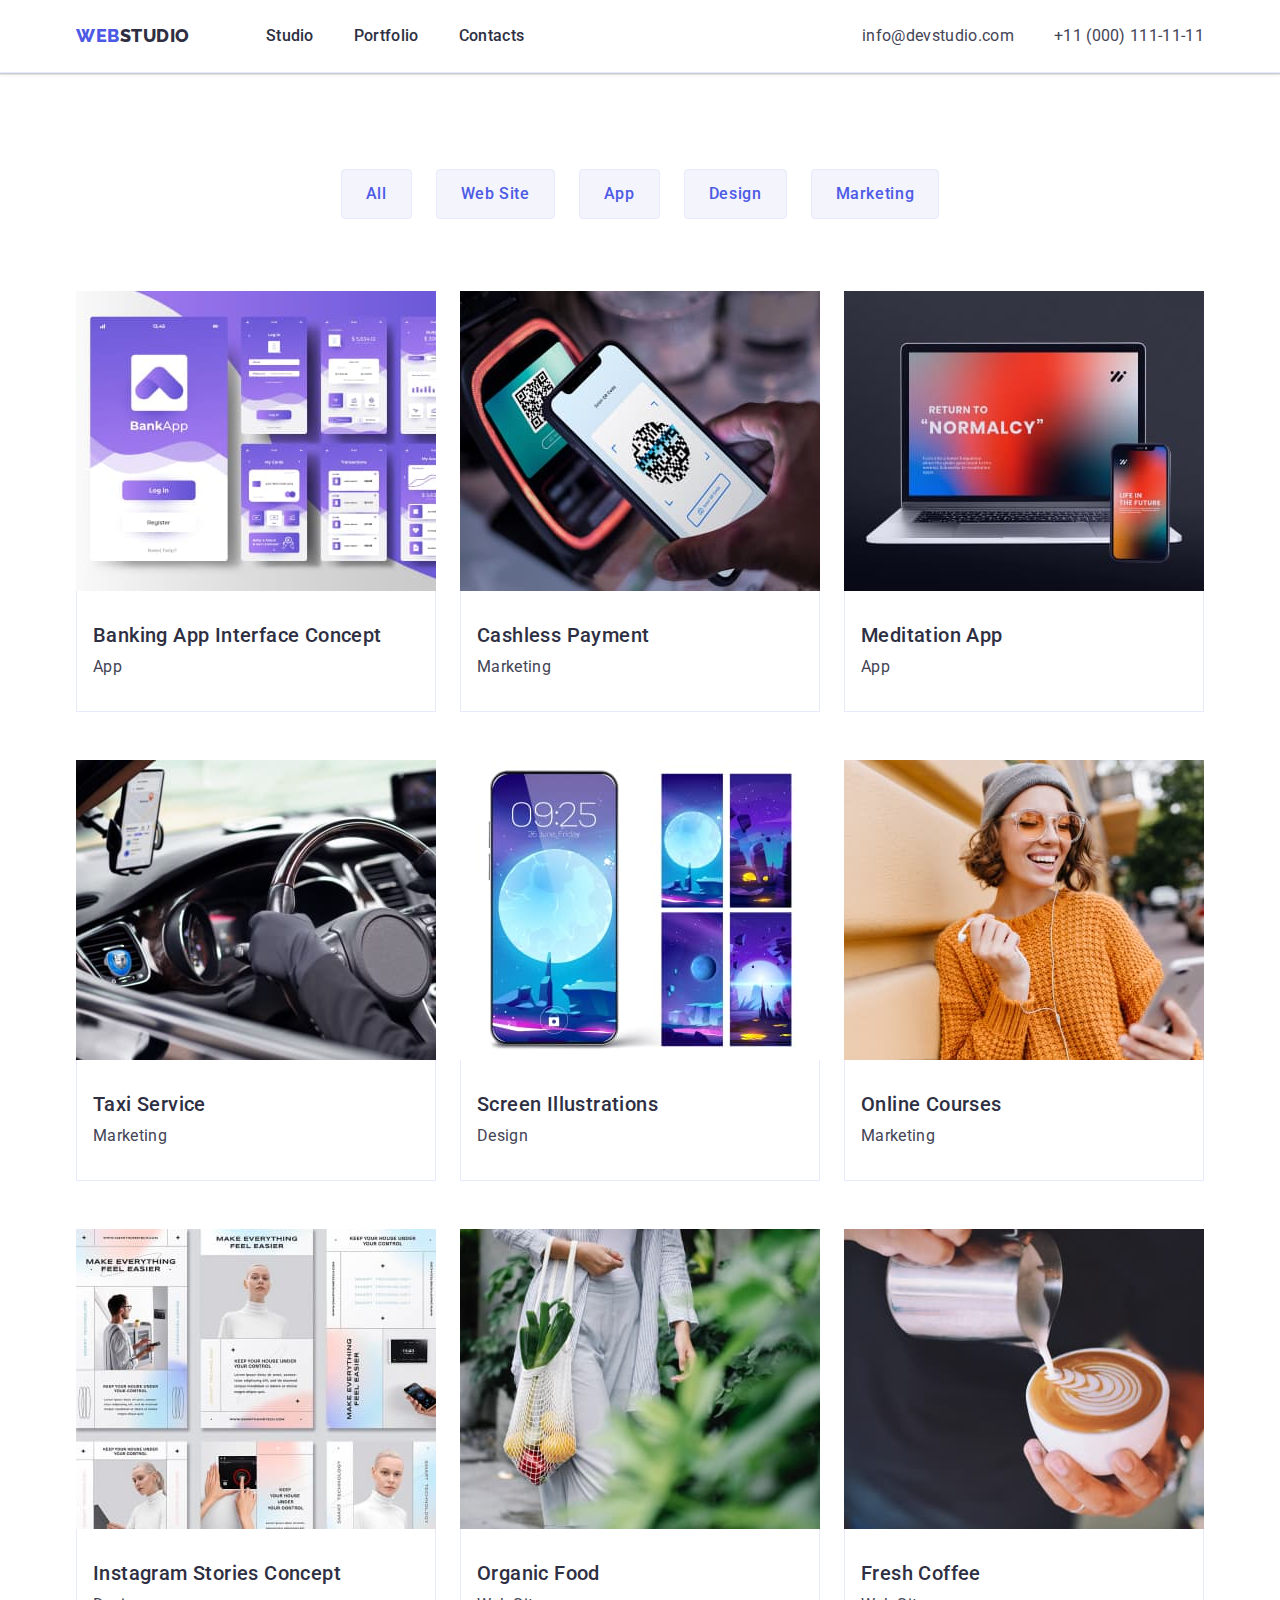
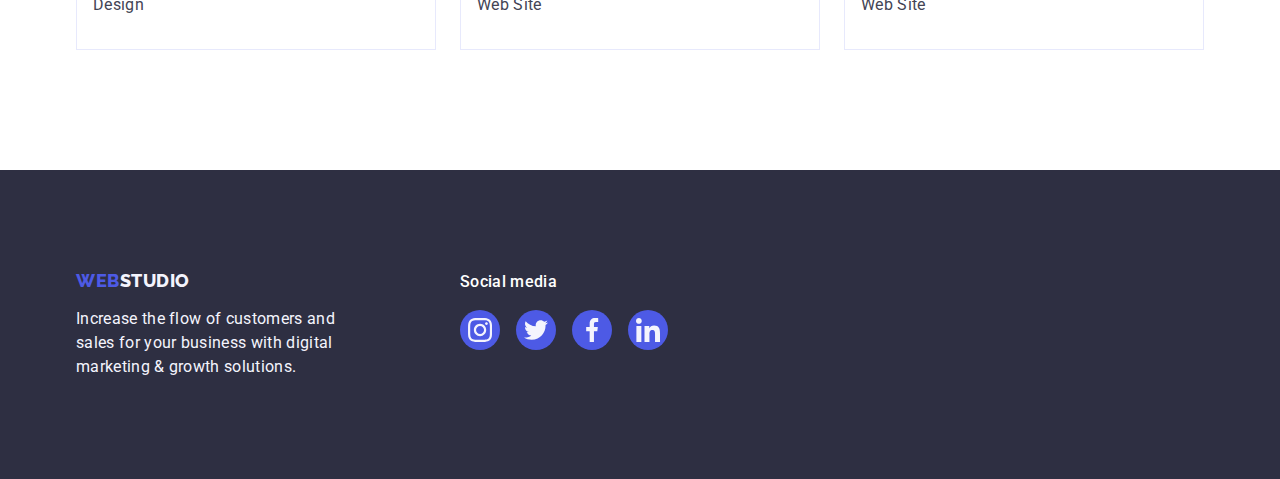
==== portfolio.html @ 81a7af19 "Initial commit" ====
<!DOCTYPE html>
<html lang="en">
  <head>
    <meta charset="UTF-8" />
    <meta http-equiv="X-UA-Compatible" content="IE=edge" />
    <meta name="viewport" content="width=device-width, initial-scale=1.0" />
    <title>WebStudio</title>
    <link rel="preconnect" href="https://fonts.googleapis.com" />
    <link rel="preconnect" href="https://fonts.gstatic.com" crossorigin />
    <link
      href="https://fonts.googleapis.com/css2?family=Raleway:wght@800&family=Roboto:wght@400;500;700;900&display=swap"
      rel="stylesheet"
    />
    <link
      rel="stylesheet"
      href="https://cdnjs.cloudflare.com/ajax/libs/modern-normalize/1.1.0/modern-normalize.min.css"
    />
    <link rel="stylesheet" href="./css/styles.css" />
  </head>
  <body>
    <!-- Header -->
    <header class="header">
      <div class="container header-container">
        <nav class="header-nav">
          <a class="logo link" href="./index.html">Web<span class="logo-part">Studio</span></a>
          <ul class="site-nav list">
            <li class="site-nav-item"><a class="link" href="./index.html">Studio</a></li>
            <li class="site-nav-item"><a class="link" href="./portfolio.html">Portfolio</a></li>
            <li class="site-nav-item"><a class="link" href="">Contacts</a></li>
          </ul>
        </nav>
        <address class="address">
          <ul class="list address-list">
            <li class="address-item">
              <a class="address-link link" href="mailto:info@devstudio.com">info@devstudio.com</a>
            </li>
            <li class="address-item">
              <a class="address-link link" href="tel:+110001111111">+11 (000) 111-11-11</a>
            </li>
          </ul>
        </address>
      </div>
    </header>
    <main>
      <section class="section-portfolio">
        <div class="container">
        <h1 class="visually-hidden">Portfolio</h1>
        <ul class="button-list list">
          <li class="button-item"><button type="button" class="btn">All</button></li>
          <li class="button-item"><button type="button" class="btn">Web Site</button></li>
          <li class="button-item"><button type="button" class="btn">App</button></li>
          <li class="button-item"><button type="button" class="btn">Design</button></li>
          <li class="button-item"><button type="button" class="btn">Marketing</button></li>
        </ul>
        <ul class="portfolio-list list">
          <li class="portfolio-item">
            <a href="" class="link portfolio-link">
              <img
                src="./images/projects/project-card-1.jpg"
                alt="Banking App Interface Concept"
                width="360"
                height="300"
              />
              <div class="card-content-wrap">
              <h2 class="card-title">Banking App Interface Concept</h2>
              <p class="text">App</p>
              </div>
            </a>
          </li>
          <li class="portfolio-item">
            <a href="" class="link portfolio-link"
              ><img
                src="./images/projects/project-card-2.jpg"
                alt="Reading a qr code with smartphone"
                width="360"
                height="300"
              />
              <div class="card-content-wrap">
                <h2 class="card-title">Cashless Payment</h2>
                <p class="text">Marketing</p>
              </div>
            </a>
          </li>
          <li class="portfolio-item">
            <a href="" class="link portfolio-link"
              ><img
                src="./images/projects/project-card-3.jpg"
                alt="Aplication on the screen of laptop and smartphone"
                width="360"
                height="300"
              />
              <div class="card-content-wrap">
              <h2 class="card-title">Meditation App</h2>
              <p class="text">App</p>
              </div>
            </a>
          </li>
          <li class="portfolio-item">
            <a href="" class="link portfolio-link"
              ><img
                src="./images/projects/project-card-4.jpg"
                alt="Driver driving a car"
                width="360"
                height="300"
              />
            <div class="card-content-wrap">
              <h2 class="card-title">Taxi Service</h2>
              <p class="text">Marketing</p>
            </div>
            </a>
          </li>
          <li class="portfolio-item" >
            <a href="" class="link portfolio-link"
              ><img
                src="./images/projects/project-card-5.jpg"
                alt="Screen Illustrations for smartphone"
                width="360"
                height="300"
              />
              <div class="card-content-wrap">
              <h2 class="card-title">Screen Illustrations</h2>
              <p class="text">Design</p>
            </div>
            </a>
          </li>
          <li class="portfolio-item">
            <a href="" class="link portfolio-link"
              ><img
                src="./images/projects/project-card-6.jpg"
                alt="Girl with headphones"
                width="360"
                height="300"
              />
              <div class="card-content-wrap">
              <h2 class="card-title">Online Courses</h2>
              <p class="text">Marketing</p>
            </div>
            </a>
          </li>
          <li class="portfolio-item" >
            <a href="" class="link portfolio-link"
              ><img
                src="./images/projects/project-card-7.jpg"
                alt="Instagram Stories Concept Illustrations"
                width="360"
                height="300"
              />
              <div class="card-content-wrap">
              <h2 class="card-title">Instagram Stories Concept</h2>
              <p class="text">Design</p>
            </div>
            </a>
          </li>
          <li class="portfolio-item">
            <a href="" class="link portfolio-link"
              ><img
                src="./images/projects/project-card-8.jpg"
                alt="Woman carrying food in a bag"
                width="360"
                height="300"
              />
              <div class="card-content-wrap">
              <h2 class="card-title">Organic Food</h2>
              <p class="text">Web Site</p>
            </div>
            </a>
          </li>
          <li class="portfolio-item" >
            <a href="" class="link portfolio-link"
              ><img
                src="./images/projects/project-card-9.jpg"
                alt="Milk is poured into a cup of coffee"
                width="360"
                height="300"
              />
              <div class="card-content-wrap">
              <h2 class="card-title">Fresh Coffee</h2>
              <p class="text">Web Site</p>
            </div>
            </a>
          </li>
        </ul>
      </div>
      </section>
    </main>
    <!-- footer -->
    <footer class="footer">
      <div class="container footer-container">
        <div class="logo-wrap">
        <a class="logo link" href="./index.html">Web<span class="logo-part">Studio</span></a>
        <p class="text">
          Increase the flow of customers and sales for your business with digital marketing & growth
          solutions.
        </p>
      </div>
      
        <div class="social-list-wrap">
          <p class="social-title">Social media</p>
          <ul class="social-list list">
            <li class="social-list-item">
              <a href="" class="social-list-link">
                <svg class="social-list-icon" width="24" height="24">
                  <use href="./images/icon.svg#icon-instagram"></use>
                </svg>
              </a>
            </li>
            <li class="social-list-item">
              <a href="" class="social-list-link">
                <svg class="social-list-icon" width="24" height="24">
                  <use href="./images/icon.svg#icon-twitter"></use>
                </svg>
              </a>
            </li>
            <li class="social-list-item">
              <a href="" class="social-list-link">
                <svg class="social-list-icon" width="24" height="24">
                  <use href="./images/icon.svg#icon-facebook"></use>
                </svg>
              </a>
            </li>
            <li class="social-list-item">
              <a href="" class="social-list-link">
                <svg class="social-list-icon" width="24" height="24">
                  <use href="./images/icon.svg#icon-linkedin"></use>
                </svg>
              </a>
            </li>
          </ul>
        </div>
      </div>
    </footer>
  </body>
</html>
---- css/styles.css ----
:root {
  --primary-text-color: #434455;
  --title-text-color: #2e2f42;
  --accent-text-color: #404bbf;
  --logo-text-color: #4d5ae5;
  --primary-white-color: #ffffff;
  --footer-logo-part-color: #f4f4fd;
  --footer-social-link-color: #31d0aa;
}

h1,
h2,
h3,
p {
  margin-top: 0;
  margin-bottom: 0;
}

ul {
  margin-top: 0;
  margin-bottom: 0;
  padding-left: 0;
}
img {
  display: block;
  max-width: 100%;
  height: auto;
}

.visually-hidden {
  position: absolute;
  width: 1px;
  height: 1px;
  margin: -1px;
  border: 0;
  padding: 0;
  white-space: nowrap;
  clip-path: inset(100%);
  clip: rect(0 0 0 0);
  overflow: hidden;
}

.header {
  border-bottom: 1px solid #e7e9fc;
  box-shadow: 0px 2px 1px rgba(46, 47, 66, 0.08), 0px 1px 1px rgba(46, 47, 66, 0.16),
    0px 1px 6px rgba(46, 47, 66, 0.08);
}
.container {
  width: 1158px;
  margin-left: auto;
  margin-right: auto;
  padding: 0 15px;
}
.header-container {
  display: flex;
  justify-content: space-between;
  align-items: center;
}
body {
  font-family: 'Roboto', sans-serif;
  color: var(--primary-text-color);
  background-color: var(--primary-white-color);
}

.list {
  list-style: none;
}

.link {
  text-decoration: none;
}

/* Logo */

.logo {
  font-family: 'Raleway', sans-serif;
  font-weight: 800;
  font-size: 18px;
  line-height: 1.17;
  letter-spacing: 0.03em;
  text-transform: uppercase;
  color: var(--logo-text-color);
  margin-right: 76px;
  align-items: center;
}

.logo-part {
  color: var(--title-text-color);
}

.header-nav {
  display: flex;
  align-items: center;
  margin-right: auto;
}

/* Site-nav */

.site-nav {
  display: flex;
  align-items: center;
  gap: 40px;
}
.site-nav .link {
  font-weight: 500;
  font-size: 16px;
  line-height: calc(24 / 16);
  letter-spacing: 0.02em;
  color: var(--title-text-color);
}

.site-nav-item {
  padding: 24px 0;
}

.site-nav .link:hover,
.site-nav .link:focus {
  color: var(--accent-text-color);
}

.site-nav-item > .link {
  padding: 24px 0;
}

.address {
  font-style: normal;
}

.address-list {
  display: flex;
  align-items: center;
  gap: 40px;
}

.address-link {
  font-weight: 400;
  font-size: 16px;
  line-height: calc(24 / 16);
  letter-spacing: 0.02em;
  color: var(--primary-text-color);
}

.address-link:hover,
.address-link:focus {
  color: var(--accent-text-color);
}

/* Hero */

.hero {
  background-color: var(--title-text-color);
  padding: 188px 0;
  background-image: linear-gradient(rgba(46, 47, 66, 0.7), rgba(46, 47, 66, 0.7)),
    url(../images/people-office-1.jpg);
  max-width: 1440px;
  margin: 0 auto;
  background-repeat: no-repeat;
  background-position: center;
  background-size: cover;
}

.hero-title {
  font-weight: 700;
  font-size: 56px;
  line-height: 1.07;
  text-align: center;
  letter-spacing: 0.02em;
  color: var(--primary-white-color);
  margin: 0 auto 48px;
  max-width: 496px;
  height: 120px;
}

.hero-container {
  display: flex;
  flex-direction: column;
  align-items: center;
}

.button {
  font-family: inherit;
  font-weight: 500;
  font-size: 16px;
  line-height: calc(24 / 16);
  letter-spacing: 0.04em;
  color: var(--primary-white-color);
  background-color: var(--logo-text-color);
  cursor: pointer;
  letter-spacing: 0.02em;
  padding: 16px 32px;
  box-shadow: 0px 4px 4px rgba(0, 0, 0, 0.15);
  border-radius: 4px;
  min-width: 169px;
  height: 56px;
  border: none;
  margin: 0 auto;
}

.button:hover,
.button:focus {
  background-color: var(--accent-text-color);
}

.section {
  padding-top: 120px;
  padding-bottom: 120px;
}

/* Advantage */

.advantage-list {
  display: flex;
  gap: 24px;
}

.advantage-list .title {
  font-weight: 500;
  font-size: 20px;
  line-height: calc(24 / 20);
  letter-spacing: 0.02em;
  color: var(--title-text-color);
  margin-bottom: 8px;
}

.advantage-list > .advantage-item {
  flex-basis: calc((100% - 3 * 24px) / 4);
  justify-content: center;
  display: flex;
  flex-direction: column;
}

.advantage-list .text {
  font-size: 16px;
  line-height: calc(24 / 16);
  letter-spacing: 0.02em;
}

.advantage-icon-wrap {
  background-color: var(--footer-logo-part-color);
  border-radius: 4px;
  margin-bottom: 8px;
  display: flex;
  align-items: center;
  justify-content: center;
  height: 112px;
  width: 100%;
}

/* what are we doing */

.section-work {
  padding-top: 0;
}
.section-title {
  font-weight: 700;
  font-size: 36px;
  line-height: 1.1;
  text-align: center;
  letter-spacing: 0.02em;
  text-transform: capitalize;
  color: var(--title-text-color);
  margin-bottom: 72px;
}

.list-work {
  display: flex;
  justify-content: space-between;
  margin-top: 72px;
  gap: 24px;
}

.work-item {
  width: calc((100% - 48) / 3);
}

/* Our team */

.section-team {
  background-color: var(--footer-logo-part-color);
}

.team-item {
  background-color: var(--primary-white-color);
  width: calc((100% - 72) / 4);
  box-shadow: 0px 1px 6px rgba(46, 47, 66, 0.08), 0px 1px 1px rgba(46, 47, 66, 0.16),
    0px 2px 1px rgba(46, 47, 66, 0.08);
  border-radius: 0px 0px 4px 4px;
}

.team-list .title {
  font-weight: 500;
  font-size: 20px;
  line-height: calc(24 / 20);
  letter-spacing: 0.02em;
  text-align: center;
  color: var(--title-text-color);
  margin-bottom: 8px;
}

.team-list .text {
  font-size: 16px;
  line-height: calc(24 / 16);
  letter-spacing: 0.02em;
  text-align: center;
  color: var(--primary-text-color);
  margin-bottom: 8px;
}

.team-list {
  display: flex;
  justify-content: space-between;
  gap: 24px;
}

.card-content-wrapper {
  box-shadow: 0px 1px 6px rgba(46, 47, 66, 0.08), 0px 1px 1px rgba(46, 47, 66, 0.16),
    0px 2px 1px rgba(46, 47, 66, 0.08);
  border-radius: 0px 0px 4px 4px;
  padding: 32px 0;
}

.social-list {
  display: flex;
  justify-content: center;
  gap: 24px;
}

.social-list-item {
  width: 40px;
  height: 40px;
}

.social-list-link {
  display: flex;
  justify-content: center;
  align-items: center;
  width: 100%;
  height: 100%;
  border-radius: 50%;
  background-color: var(--logo-text-color);
}

.social-list-link:hover,
.social-list-link:focus {
  background-color: var(--accent-text-color);
}

.social-list-icon {
  fill: var(--footer-logo-part-color);
}

/* Customers */

.customers-list {
  display: flex;
  justify-content: space-between;
  gap: 24px;
}

.customers-list-item {
  width: calc((100% - 120px) / 6);
  height: 88px;
}

.customers-list-link {
  width: 100%;
  height: 100%;
  border: 1px solid #8e8f99;
  border-radius: 4px;
  display: flex;
  justify-content: center;
  align-items: center;
  color: #afb1b8;
}

.customers-list-link:hover,
.customers-list-link:focus {
  color: var(--accent-text-color);
  border-color: var(--accent-text-color);
}

.customers-list-icon {
  fill: currentColor;
}

/* Footer */

.footer {
  background-color: var(--title-text-color);
  padding: 100px 0;
}

.footer .logo {
  display: inline-block;
  margin-bottom: 16px;
  margin-right: 0;
}

.footer .logo-part {
  color: var(--footer-logo-part-color);
}

.footer .text {
  font-size: 16px;
  line-height: calc(24 / 16);
  letter-spacing: 0.02em;
  color: var(--footer-logo-part-color);
  max-width: 264px;
}

.footer .social-title {
  font-weight: 500;
  font-size: 16px;
  line-height: calc(24 / 16);
  color: var(--primary-white-color);
  margin-bottom: 16px;
  letter-spacing: 0.02em;
}

.footer .social-list-link:hover,
.footer .social-list-link:focus {
  background-color: var(--footer-social-link-color);
}

.footer-container {
  display: flex;
  align-items: baseline;
  gap: 120px;
}

.footer .social-list {
  gap: 16px;
}

.logo-wrap {
  width: 264px;
}

.social-list-wrap {
  display: inline-flex;
  flex-direction: column;
  width: 208px;
  align-items: baseline;
}

/* Portfolio */

.button-list.list {
  display: flex;
  justify-content: center;
  gap: 24px;
  margin-bottom: 72px;
}

.btn {
  font-family: inherit;
  font-weight: 500;
  font-size: 16px;
  line-height: calc(24 / 16);
  letter-spacing: 0.04em;
  color: var(--logo-text-color);
  background-color: var(--footer-logo-part-color);
  cursor: pointer;
  border: 1px solid #e7e9fc;
  border-radius: 4px;
  padding: 12px 24px;
}

.btn:hover,
.btn:focus {
  color: var(--primary-white-color);
  background-color: var(--accent-text-color);
  box-shadow: 0px 3px 1px rgba(0, 0, 0, 0.1), 0px 2px 1px rgba(0, 0, 0, 0.08),
    0px 2px 2px rgba(0, 0, 0, 0.12);
  border-radius: 4px;
  border: 1px solid transparent;
}

.btn:active {
  color: var(--primary-white-color);
  background-color: var(--accent-text-color);
}

.section-portfolio {
  padding: 96px 0 120px 0;
}

.portfolio-list {
  display: flex;
  flex-wrap: wrap;
  column-gap: 24px;
  row-gap: 48px;
}

.portfolio-list > .portfolio-item {
  width: calc((100% - 48px) / 3);
}

.card-content-wrap {
  border: 1px solid #E7E9FC;
  border-top: none;
  padding: 32px 0 32px 16px;
}

.portfolio-link {
  display: block;
}

.portfolio-link:hover,
.portfolio-link:focus {
  box-shadow: 0px 1px 6px rgba(46, 47, 66, 0.08), 0px 1px 1px rgba(46, 47, 66, 0.16),
    0px 2px 1px rgba(46, 47, 66, 0.08);
}

.portfolio-list .card-title {
  font-weight: 500;
  font-size: 20px;
  line-height: 24px;
  letter-spacing: 0.02em;
  color: var(--title-text-color);
  margin-bottom: 8px;
}

.portfolio-list .text {
  font-size: 16px;
  line-height: calc(24 / 16);
  letter-spacing: 0.02em;
  color: var(--primary-text-color);
}
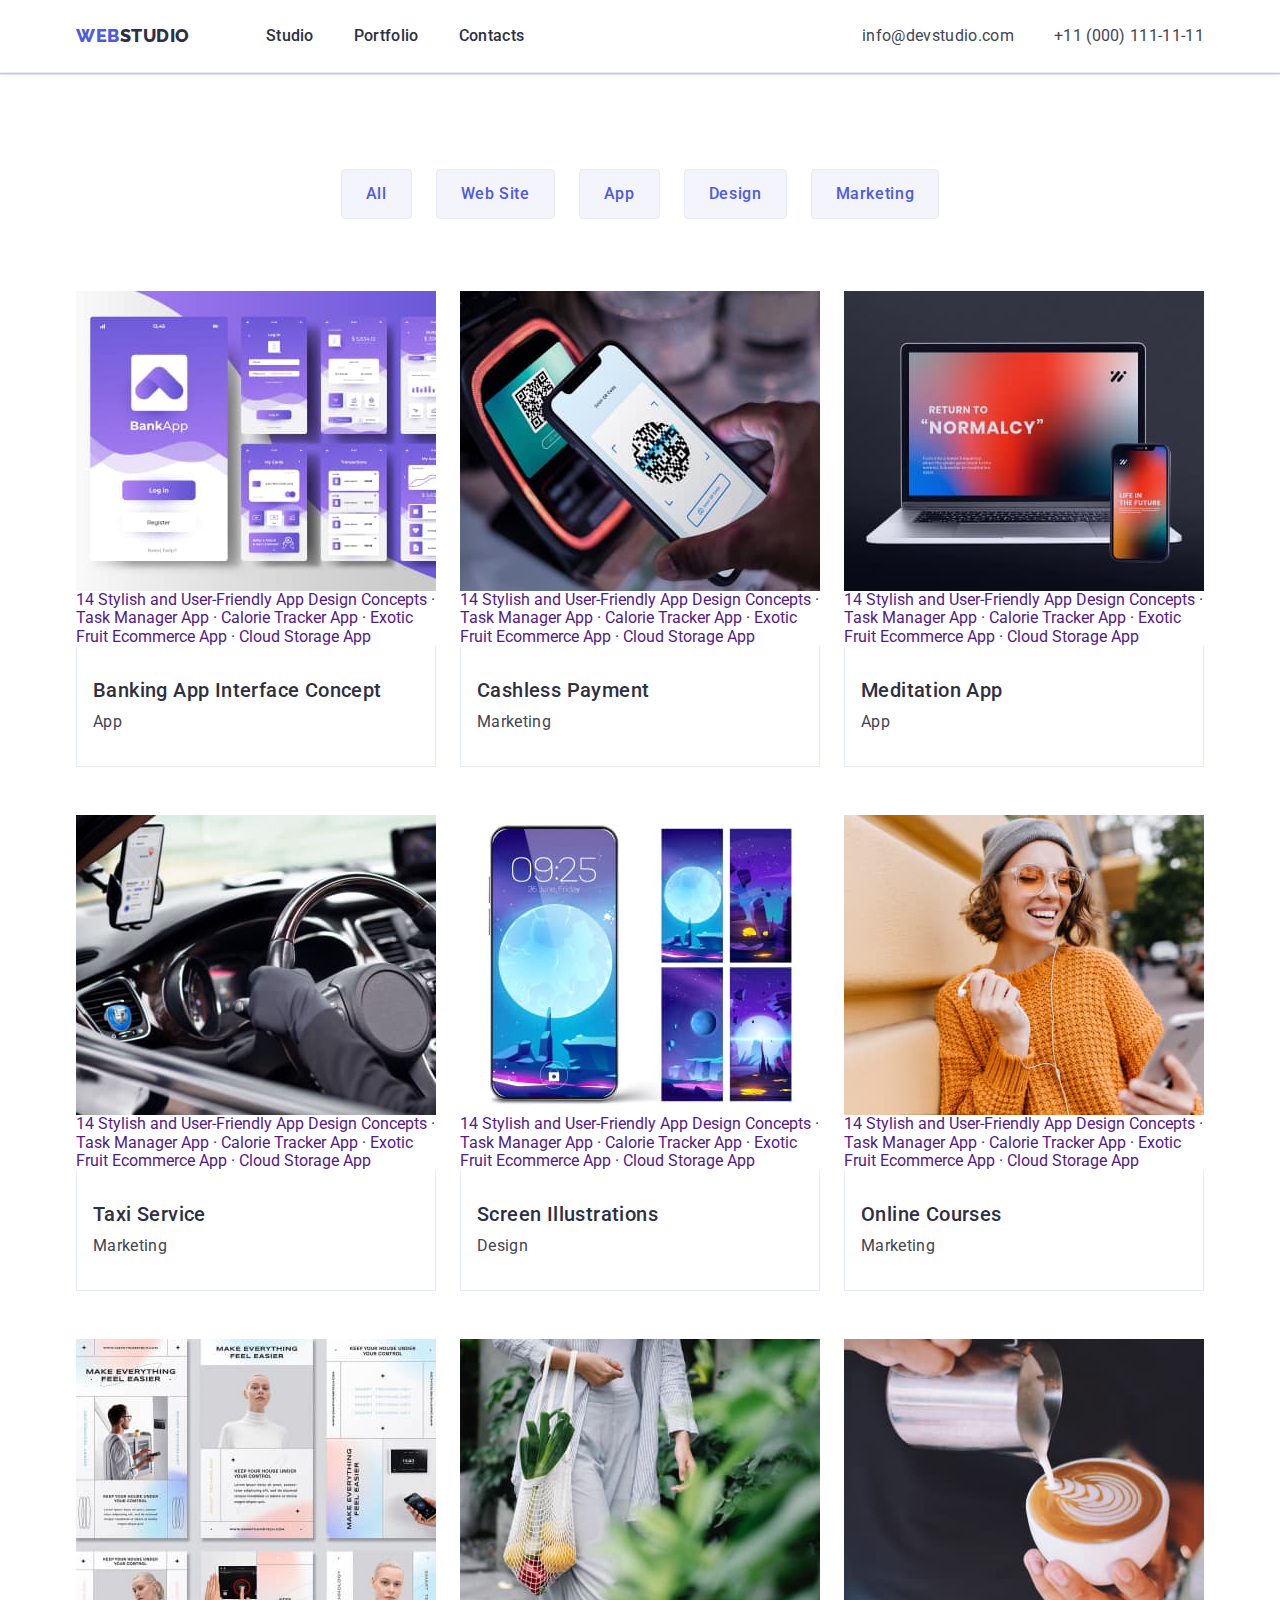
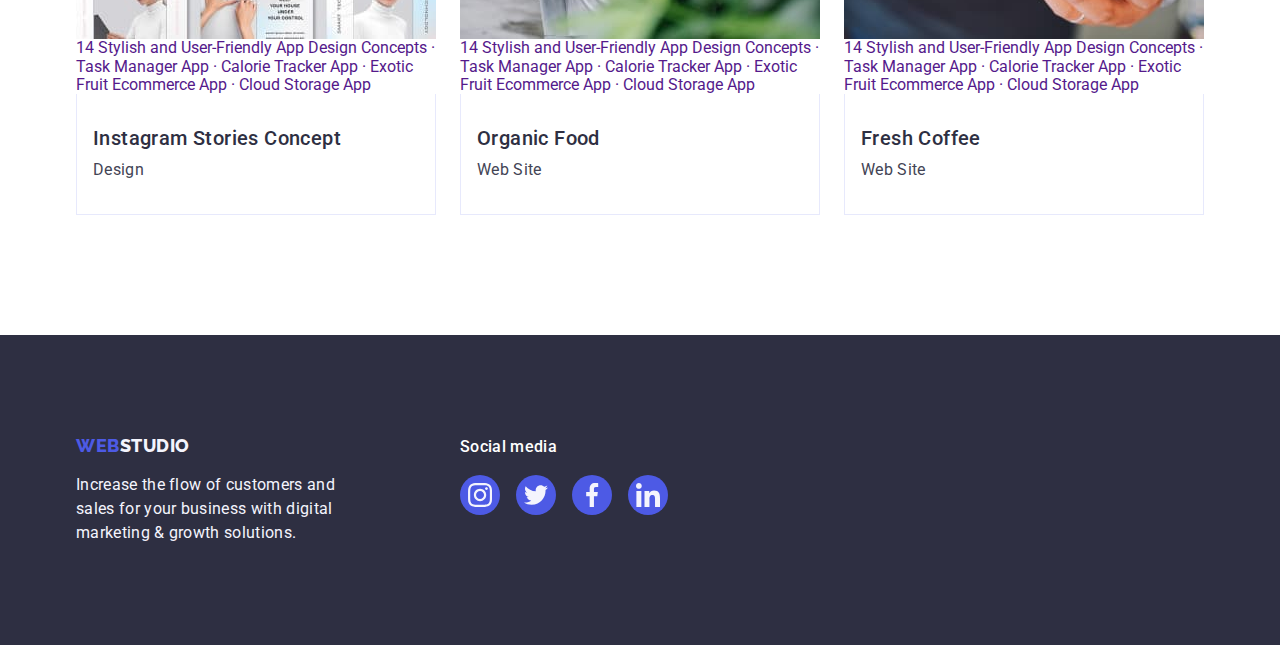
==== commit 5eb82a92: "Update portfolio.html" ====
--- a/portfolio.html
+++ b/portfolio.html
@@ -44,156 +44,218 @@
     <main>
       <section class="section-portfolio">
         <div class="container">
-        <h1 class="visually-hidden">Portfolio</h1>
-        <ul class="button-list list">
-          <li class="button-item"><button type="button" class="btn">All</button></li>
-          <li class="button-item"><button type="button" class="btn">Web Site</button></li>
-          <li class="button-item"><button type="button" class="btn">App</button></li>
-          <li class="button-item"><button type="button" class="btn">Design</button></li>
-          <li class="button-item"><button type="button" class="btn">Marketing</button></li>
-        </ul>
-        <ul class="portfolio-list list">
-          <li class="portfolio-item">
-            <a href="" class="link portfolio-link">
-              <img
-                src="./images/projects/project-card-1.jpg"
-                alt="Banking App Interface Concept"
-                width="360"
-                height="300"
-              />
-              <div class="card-content-wrap">
-              <h2 class="card-title">Banking App Interface Concept</h2>
-              <p class="text">App</p>
-              </div>
-            </a>
-          </li>
-          <li class="portfolio-item">
-            <a href="" class="link portfolio-link"
-              ><img
-                src="./images/projects/project-card-2.jpg"
-                alt="Reading a qr code with smartphone"
-                width="360"
-                height="300"
-              />
-              <div class="card-content-wrap">
-                <h2 class="card-title">Cashless Payment</h2>
-                <p class="text">Marketing</p>
-              </div>
-            </a>
-          </li>
-          <li class="portfolio-item">
-            <a href="" class="link portfolio-link"
-              ><img
-                src="./images/projects/project-card-3.jpg"
-                alt="Aplication on the screen of laptop and smartphone"
-                width="360"
-                height="300"
-              />
-              <div class="card-content-wrap">
-              <h2 class="card-title">Meditation App</h2>
-              <p class="text">App</p>
-              </div>
-            </a>
-          </li>
-          <li class="portfolio-item">
-            <a href="" class="link portfolio-link"
-              ><img
-                src="./images/projects/project-card-4.jpg"
-                alt="Driver driving a car"
-                width="360"
-                height="300"
-              />
-            <div class="card-content-wrap">
-              <h2 class="card-title">Taxi Service</h2>
-              <p class="text">Marketing</p>
-            </div>
-            </a>
-          </li>
-          <li class="portfolio-item" >
-            <a href="" class="link portfolio-link"
-              ><img
-                src="./images/projects/project-card-5.jpg"
-                alt="Screen Illustrations for smartphone"
-                width="360"
-                height="300"
-              />
-              <div class="card-content-wrap">
-              <h2 class="card-title">Screen Illustrations</h2>
-              <p class="text">Design</p>
-            </div>
-            </a>
-          </li>
-          <li class="portfolio-item">
-            <a href="" class="link portfolio-link"
-              ><img
-                src="./images/projects/project-card-6.jpg"
-                alt="Girl with headphones"
-                width="360"
-                height="300"
-              />
-              <div class="card-content-wrap">
-              <h2 class="card-title">Online Courses</h2>
-              <p class="text">Marketing</p>
-            </div>
-            </a>
-          </li>
-          <li class="portfolio-item" >
-            <a href="" class="link portfolio-link"
-              ><img
-                src="./images/projects/project-card-7.jpg"
-                alt="Instagram Stories Concept Illustrations"
-                width="360"
-                height="300"
-              />
-              <div class="card-content-wrap">
-              <h2 class="card-title">Instagram Stories Concept</h2>
-              <p class="text">Design</p>
-            </div>
-            </a>
-          </li>
-          <li class="portfolio-item">
-            <a href="" class="link portfolio-link"
-              ><img
-                src="./images/projects/project-card-8.jpg"
-                alt="Woman carrying food in a bag"
-                width="360"
-                height="300"
-              />
-              <div class="card-content-wrap">
-              <h2 class="card-title">Organic Food</h2>
-              <p class="text">Web Site</p>
-            </div>
-            </a>
-          </li>
-          <li class="portfolio-item" >
-            <a href="" class="link portfolio-link"
-              ><img
-                src="./images/projects/project-card-9.jpg"
-                alt="Milk is poured into a cup of coffee"
-                width="360"
-                height="300"
-              />
-              <div class="card-content-wrap">
-              <h2 class="card-title">Fresh Coffee</h2>
-              <p class="text">Web Site</p>
-            </div>
-            </a>
-          </li>
-        </ul>
-      </div>
+          <h1 class="visually-hidden">Portfolio</h1>
+          <ul class="button-list list">
+            <li class="button-item"><button type="button" class="btn">All</button></li>
+            <li class="button-item"><button type="button" class="btn">Web Site</button></li>
+            <li class="button-item"><button type="button" class="btn">App</button></li>
+            <li class="button-item"><button type="button" class="btn">Design</button></li>
+            <li class="button-item"><button type="button" class="btn">Marketing</button></li>
+          </ul>
+          <ul class="portfolio-list list">
+            <li class="portfolio-item">
+              <a href="" class="link portfolio-link">
+                <div class="card-img-wrapper">
+                <img
+                  src="./images/projects/project-card-1.jpg"
+                  alt="Banking App Interface Concept"
+                  width="360"
+                  height="300"
+                />
+                <p class="overlay">
+                  14 Stylish and User-Friendly App Design Concepts · Task Manager App · Calorie
+                  Tracker App · Exotic Fruit Ecommerce App · Cloud Storage App
+                </p>
+              </div>
+                <div class="card-content-wrap">
+                  <h2 class="card-title">Banking App Interface Concept</h2>
+                  <p class="text">App</p>
+                </div>
+              </a>
+            </li>
+            <li class="portfolio-item">
+              <a href="" class="link portfolio-link"
+                >
+                <div class="card-img-wrapper">
+                <img
+                  src="./images/projects/project-card-2.jpg"
+                  alt="Reading a qr code with smartphone"
+                  width="360"
+                  height="300"
+                />
+                <p class="overlay">
+                  14 Stylish and User-Friendly App Design Concepts · Task Manager App · Calorie
+                  Tracker App · Exotic Fruit Ecommerce App · Cloud Storage App
+                </p>
+              </div>
+                <div class="card-content-wrap">
+                  <h2 class="card-title">Cashless Payment</h2>
+                  <p class="text">Marketing</p>
+                </div>
+              </a>
+            </li>
+            <li class="portfolio-item">
+              <a href="" class="link portfolio-link"
+                >
+                <div class="card-img-wrapper">
+                <img
+                  src="./images/projects/project-card-3.jpg"
+                  alt="Aplication on the screen of laptop and smartphone"
+                  width="360"
+                  height="300"
+                />
+                <p class="overlay">
+                  14 Stylish and User-Friendly App Design Concepts · Task Manager App · Calorie
+                  Tracker App · Exotic Fruit Ecommerce App · Cloud Storage App
+                </p>
+              </div>
+                 <div class="card-content-wrap">
+                  <h2 class="card-title">Meditation App</h2>
+                  <p class="text">App</p>
+                </div>
+              </a>
+            </li>
+            <li class="portfolio-item">
+              <a href="" class="link portfolio-link"
+                >
+                <div class="card-img-wrapper">
+                <img
+                  src="./images/projects/project-card-4.jpg"
+                  alt="Driver driving a car"
+                  width="360"
+                  height="300"
+                />
+                <p class="overlay">
+                  14 Stylish and User-Friendly App Design Concepts · Task Manager App · Calorie
+                  Tracker App · Exotic Fruit Ecommerce App · Cloud Storage App
+                </p>
+              </div>
+                <div class="card-content-wrap">
+                  <h2 class="card-title">Taxi Service</h2>
+                  <p class="text">Marketing</p>
+                </div>
+              </a>
+            </li>
+            <li class="portfolio-item">
+              <a href="" class="link portfolio-link"
+                >
+                <div class="card-img-wrapper">
+                <img
+                  src="./images/projects/project-card-5.jpg"
+                  alt="Screen Illustrations for smartphone"
+                  width="360"
+                  height="300"
+                />
+                <p class="overlay">
+                  14 Stylish and User-Friendly App Design Concepts · Task Manager App · Calorie
+                  Tracker App · Exotic Fruit Ecommerce App · Cloud Storage App
+                </p>
+              </div>
+                <div class="card-content-wrap">
+                  <h2 class="card-title">Screen Illustrations</h2>
+                  <p class="text">Design</p>
+                </div>
+              </a>
+            </li>
+            <li class="portfolio-item">
+              <a href="" class="link portfolio-link"
+                >
+                <div class="card-img-wrapper">
+                <img
+                  src="./images/projects/project-card-6.jpg"
+                  alt="Girl with headphones"
+                  width="360"
+                  height="300"
+                />
+                <p class="overlay">
+                  14 Stylish and User-Friendly App Design Concepts · Task Manager App · Calorie
+                  Tracker App · Exotic Fruit Ecommerce App · Cloud Storage App
+                </p>
+              </div>
+                <div class="card-content-wrap">
+                  <h2 class="card-title">Online Courses</h2>
+                  <p class="text">Marketing</p>
+                </div>
+              </a>
+            </li>
+            <li class="portfolio-item">
+              <a href="" class="link portfolio-link"
+                >
+                <div class="card-img-wrapper">
+                <img
+                  src="./images/projects/project-card-7.jpg"
+                  alt="Instagram Stories Concept Illustrations"
+                  width="360"
+                  height="300"
+                />
+                <p class="overlay">
+                  14 Stylish and User-Friendly App Design Concepts · Task Manager App · Calorie
+                  Tracker App · Exotic Fruit Ecommerce App · Cloud Storage App
+                </p>
+              </div>
+                <div class="card-content-wrap">
+                  <h2 class="card-title">Instagram Stories Concept</h2>
+                  <p class="text">Design</p>
+                </div>
+              </a>
+            </li>
+            <li class="portfolio-item">
+              <a href="" class="link portfolio-link"
+                >
+                <div class="card-img-wrapper">
+                <img
+                  src="./images/projects/project-card-8.jpg"
+                  alt="Woman carrying food in a bag"
+                  width="360"
+                  height="300"
+                />
+                <p class="overlay">
+                  14 Stylish and User-Friendly App Design Concepts · Task Manager App · Calorie
+                  Tracker App · Exotic Fruit Ecommerce App · Cloud Storage App
+                </p>
+              </div>
+                <div class="card-content-wrap">
+                  <h2 class="card-title">Organic Food</h2>
+                  <p class="text">Web Site</p>
+                </div>
+              </a>
+            </li>
+            <li class="portfolio-item">
+              <a href="" class="link portfolio-link"
+                >
+                <div class="card-img-wrapper">
+                <img
+                  src="./images/projects/project-card-9.jpg"
+                  alt="Milk is poured into a cup of coffee"
+                  width="360"
+                  height="300"
+                />
+                <p class="overlay">
+                  14 Stylish and User-Friendly App Design Concepts · Task Manager App · Calorie
+                  Tracker App · Exotic Fruit Ecommerce App · Cloud Storage App
+                </p>
+              </div>
+                <div class="card-content-wrap">
+                  <h2 class="card-title">Fresh Coffee</h2>
+                  <p class="text">Web Site</p>
+                </div>
+              </a>
+            </li>
+          </ul>
+        </div>
       </section>
     </main>
     <!-- footer -->
     <footer class="footer">
       <div class="container footer-container">
         <div class="logo-wrap">
-        <a class="logo link" href="./index.html">Web<span class="logo-part">Studio</span></a>
-        <p class="text">
-          Increase the flow of customers and sales for your business with digital marketing & growth
-          solutions.
-        </p>
-      </div>
-      
+          <a class="logo link" href="./index.html">Web<span class="logo-part">Studio</span></a>
+          <p class="text">
+            Increase the flow of customers and sales for your business with digital marketing &
+            growth solutions.
+          </p>
+        </div>
+
         <div class="social-list-wrap">
           <p class="social-title">Social media</p>
           <ul class="social-list list">
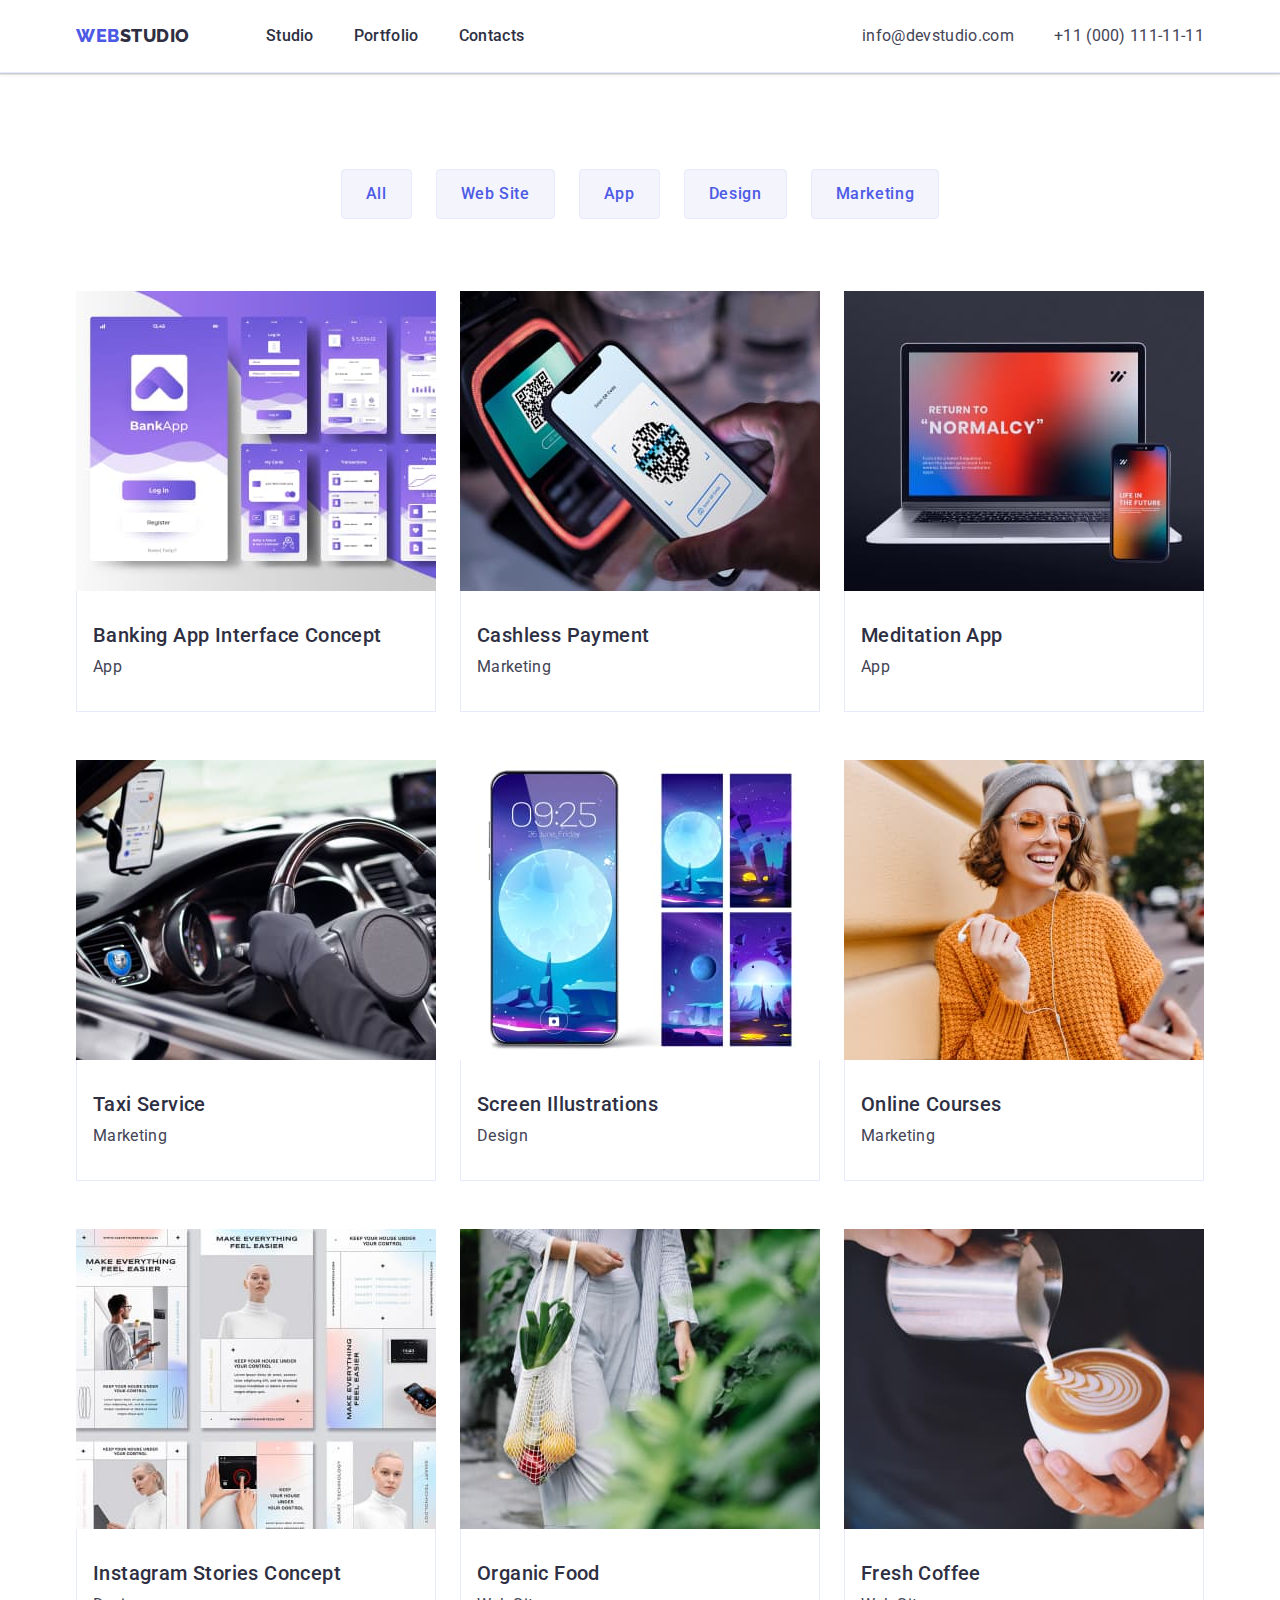
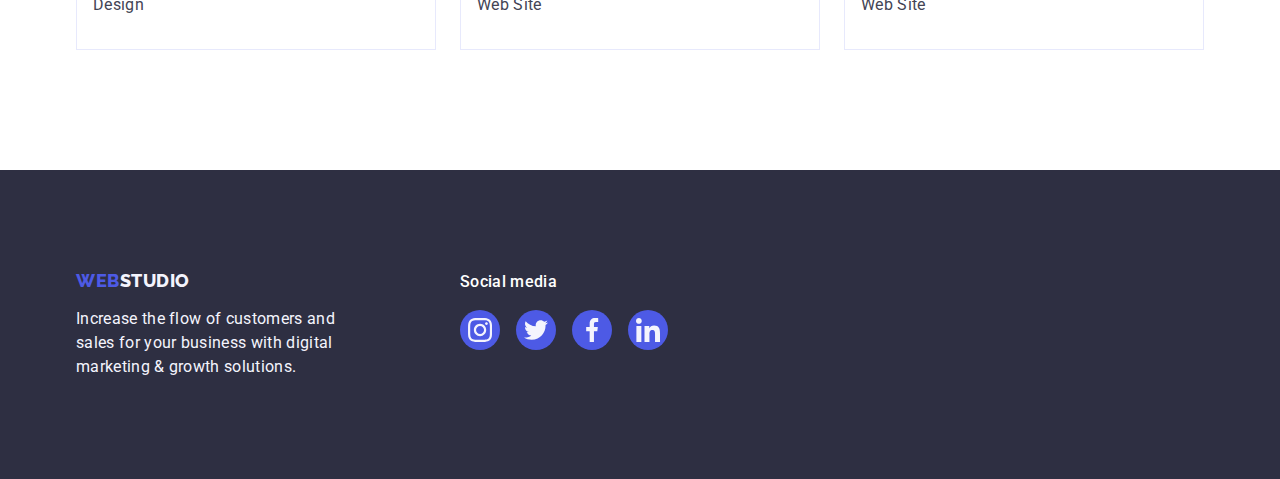
==== commit a645c2a3: "Update portfolio.html" ====
--- a/portfolio.html
+++ b/portfolio.html
@@ -25,7 +25,7 @@
           <a class="logo link" href="./index.html">Web<span class="logo-part">Studio</span></a>
           <ul class="site-nav list">
             <li class="site-nav-item"><a class="link" href="./index.html">Studio</a></li>
-            <li class="site-nav-item"><a class="link" href="./portfolio.html">Portfolio</a></li>
+            <li class="site-nav-item"><a class="link current" href="./portfolio.html">Portfolio</a></li>
             <li class="site-nav-item"><a class="link" href="">Contacts</a></li>
           </ul>
         </nav>
--- a/css/styles.css
+++ b/css/styles.css
@@ -6,6 +6,8 @@
   --primary-white-color: #ffffff;
   --footer-logo-part-color: #f4f4fd;
   --footer-social-link-color: #31d0aa;
+  --background-modal-btn-color: #e7e9fc;
+  --transition-duration-func: 250ms cubic-bezier(0.4, 0, 0.2, 1);
 }
 
 h1,
@@ -107,9 +109,27 @@
   line-height: calc(24 / 16);
   letter-spacing: 0.02em;
   color: var(--title-text-color);
+  transition: color var(--transition-duration-func);
+}
+
+.site-nav-item .link::after {
+  position: absolute;
+  bottom: 0;
+  display: block;
+  content: '';
+  width: 100%;
+  height: 4px;
+  background-color: transparent;
+  border-radius: 2px;
+  transition: background-color var(--transition-duration-func);
+}
+.site-nav-item .link:hover::after {
+  background-color: var(--accent-text-color);
+  border-radius: 2px;
 }
 
 .site-nav-item {
+  position: relative;
   padding: 24px 0;
 }
 
@@ -138,6 +158,7 @@
   line-height: calc(24 / 16);
   letter-spacing: 0.02em;
   color: var(--primary-text-color);
+  transition: color var(--transition-duration-func);
 }
 
 .address-link:hover,
@@ -194,6 +215,7 @@
   height: 56px;
   border: none;
   margin: 0 auto;
+  transition: background-color var(--transition-duration-func);
 }
 
 .button:hover,
@@ -338,6 +360,7 @@
   height: 100%;
   border-radius: 50%;
   background-color: var(--logo-text-color);
+  transition: background-color var(--transition-duration-func);
 }
 
 .social-list-link:hover,
@@ -371,6 +394,7 @@
   justify-content: center;
   align-items: center;
   color: #afb1b8;
+  transition: color var(--transition-duration-func), border-color var(--transition-duration-func);
 }
 
 .customers-list-link:hover,
@@ -464,6 +488,9 @@
   border: 1px solid #e7e9fc;
   border-radius: 4px;
   padding: 12px 24px;
+  transition: color var(--transition-duration-func),
+    background-color var(--transition-duration-func), box-shadow var(--transition-duration-func),
+    border var(--transition-duration-func);
 }
 
 .btn:hover,
@@ -472,7 +499,6 @@
   background-color: var(--accent-text-color);
   box-shadow: 0px 3px 1px rgba(0, 0, 0, 0.1), 0px 2px 1px rgba(0, 0, 0, 0.08),
     0px 2px 2px rgba(0, 0, 0, 0.12);
-  border-radius: 4px;
   border: 1px solid transparent;
 }
 
@@ -496,8 +522,35 @@
   width: calc((100% - 48px) / 3);
 }
 
+.overlay {
+  position: absolute;
+  top: 0;
+  left: 0;
+  width: 100%;
+  height: 100%;
+  transform: translate(0, 100%);
+  transition: transform var(--transition-duration-func);
+
+  font-size: 16px;
+  line-height: calc(24 / 16);
+  letter-spacing: 0.02em;
+  background-color: var(--logo-text-color);
+  color: var(--footer-logo-part-color);
+  padding: 40px 32px 164px;
+}
+
+.portfolio-link:hover .overlay,
+.portfolio-link:focus .overlay {
+  transform: translate(0, 0);
+}
+
+.card-img-wrapper {
+  position: relative;
+  overflow: hidden;
+}
+
 .card-content-wrap {
-  border: 1px solid #E7E9FC;
+  border: 1px solid #e7e9fc;
   border-top: none;
   padding: 32px 0 32px 16px;
 }
@@ -527,3 +580,66 @@
   letter-spacing: 0.02em;
   color: var(--primary-text-color);
 }
+
+/* MODAL WINDOW */
+
+.backdrop {
+  position: fixed;
+  top: 0;
+  left: 0;
+  z-index: 100;
+  width: 100%;
+  height: 100%;
+  background-color: rgba(46, 47, 66, 0.4);
+}
+
+.backdrop.is-hidden {
+  opacity: 0;
+  visibility: hidden;
+  pointer-events: none;
+}
+
+.modal {
+  position: absolute;
+  left: 50%;
+  top: 50%;
+  transform: translate(-50%, -50%);
+  width: 408px;
+  height: 576px;
+  background-color: #fcfcfc;
+  box-shadow: 0px 1px 1px rgba(0, 0, 0, 0.14), 0px 1px 3px rgba(0, 0, 0, 0.12),
+    0px 2px 1px rgba(0, 0, 0, 0.2);
+  border-radius: 4px;
+}
+
+.modal-close-btn {
+  position: absolute;
+  top: 24px;
+  right: 24px;
+  display: flex;
+  justify-content: center;
+  align-items: center;
+  background-color: var(--background-modal-btn-color);
+  border: 1px solid rgba(0, 0, 0, 0.1);
+  padding: 0;
+  width: 24px;
+  height: 24px;
+  border-radius: 50%;
+  transition: background-color var(--transition-duration-func);
+}
+
+.modal-close-btn:hover,
+.modal-close-btn:focus {
+  background-color: var(--accent-text-color);
+  cursor: pointer;
+}
+
+.modal-close-btn-icon {
+  fill: var(--title-text-color);
+  transition: fill var(--transition-duration-func);
+}
+
+.modal-close-btn:hover .modal-close-btn-icon,
+.modal-close-btn:focus .modal-close-btn-icon {
+  fill: var(--primary-white-color);
+}
